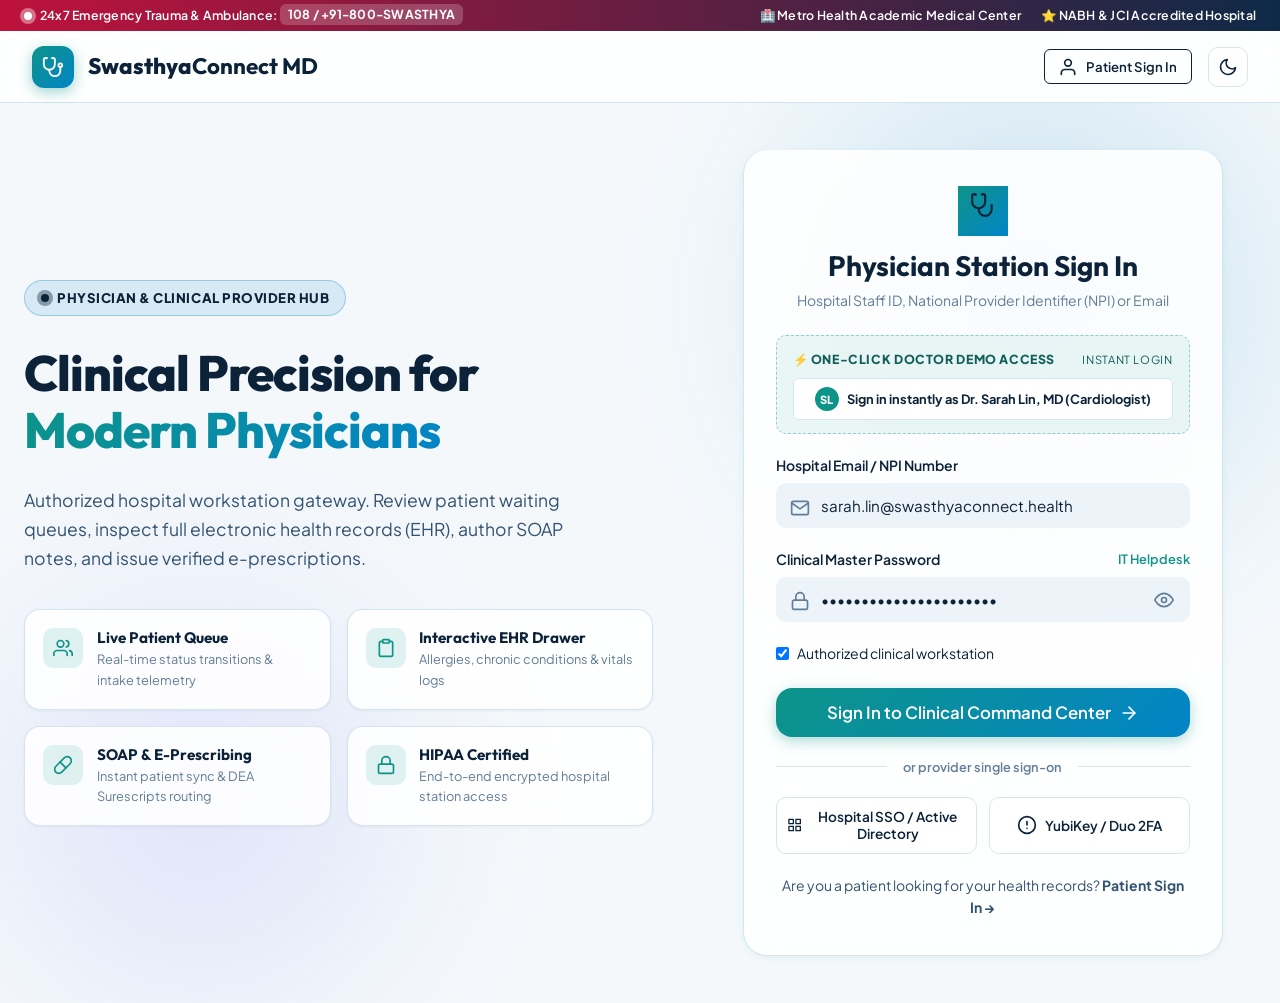
==== doctor-login.html @ 5ee299b0 "feat(theme): apply authentic hospital surgical teal, emergency hotline tickers, and clinical design " ====
<!DOCTYPE html>
<html lang="en">
<head>
  <meta charset="UTF-8">
  <meta name="viewport" content="width=device-width, initial-scale=1.0">
  <title>Physician & Doctor Clinical Sign In | SwasthyaConnect</title>
  <meta name="description" content="Physician Clinical Gateway: Access electronic health records (EHR), daily patient queues, e-prescribing tools, and telehealth consultations.">
  <link rel="stylesheet" href="css/style.css">
  <link rel="stylesheet" href="css/auth.css">
</head>
<body>

  <!-- Hospital Emergency & Accreditation Top Ticker -->
  <div class="emergency-top-ticker">
    <div class="emergency-ticker-left">
      <span class="pulse-dot" style="color: #ffffff;"></span>
      <span>24x7 Emergency Trauma & Ambulance: <strong class="emergency-ticker-phone">108 / +91-800-SWASTHYA</strong></span>
    </div>
    <div class="emergency-ticker-right">
      <span>🏥 Metro Health Academic Medical Center</span>
      <span>⭐ NABH & JCI Accredited Hospital</span>
    </div>
  </div>

  <!-- App Header -->
  <header class="app-header">
    <a href="index.html" class="brand-logo">
      <div class="brand-icon" style="background: var(--primary-gradient);">
        <svg class="icon" style="width:22px; height:22px;" viewBox="0 0 24 24"><path d="M4.8 2.3A.3.3 0 1 0 5 2H4a2 2 0 0 0-2 2v5a6 6 0 0 0 6 6v0a6 6 0 0 0 6-6V4a2 2 0 0 0-2-2h-1a.2.2 0 1 0 .3.3"/><path d="M8 15v1a6 6 0 0 0 6 6v0a6 6 0 0 0 6-6v-4"/><circle cx="20" cy="10" r="2"/></svg>
      </div>
      <span>Swasthya<span style="color:var(--primary-400); font-weight:700;">Connect MD</span></span>
    </a>

    <div class="nav-actions">
      <a href="patient-login.html" class="btn btn-sm btn-outline" style="border-color: var(--accent-emerald); color: var(--accent-emerald);">
        <svg class="icon" viewBox="0 0 24 24"><path d="M20 21v-2a4 4 0 0 0-4-4H8a4 4 0 0 0-4 4v2"/><circle cx="12" cy="7" r="4"/></svg>
        <span>Patient Sign In</span>
      </a>
      <button class="btn-icon theme-toggle-btn" aria-label="Toggle Theme" title="Toggle theme">
        <svg class="icon icon-moon" viewBox="0 0 24 24"><path d="M21 12.79A9 9 0 1 1 11.21 3 7 7 0 0 0 21 12.79z"/></svg>
        <svg class="icon icon-sun" style="display:none;" viewBox="0 0 24 24"><circle cx="12" cy="12" r="5"/><line x1="12" y1="1" x2="12" y2="3"/><line x1="12" y1="21" x2="12" y2="23"/><line x1="4.22" y1="4.22" x2="5.64" y2="5.64"/><line x1="18.36" y1="18.36" x2="19.78" y2="19.78"/><line x1="1" y1="12" x2="3" y2="12"/><line x1="21" y1="12" x2="23" y2="12"/><line x1="4.22" y1="19.78" x2="5.64" y2="18.36"/><line x1="18.36" y1="5.64" x2="19.78" y2="4.22"/></svg>
      </button>
    </div>
  </header>

  <!-- Auth Layout -->
  <div class="auth-wrapper">
    <div class="ambient-glow-1" style="background: radial-gradient(circle, rgba(2, 132, 199, 0.2) 0%, transparent 70%);"></div>
    <div class="ambient-glow-2" style="background: radial-gradient(circle, rgba(99, 102, 241, 0.15) 0%, transparent 70%);"></div>

    <main class="auth-container">
      
      <!-- Hero Left -->
      <section class="auth-hero">
        <div class="auth-hero-badge" style="background: rgba(2, 132, 199, 0.12); border-color: rgba(2, 132, 199, 0.3); color: var(--primary-600);">
          <span class="pulse-dot" style="color: var(--primary-600);"></span>
          <span>PHYSICIAN & CLINICAL PROVIDER HUB</span>
        </div>

        <h1 class="auth-hero-title">
          Clinical Precision for <span class="gradient-text">Modern Physicians</span>
        </h1>

        <p class="auth-hero-desc">
          Authorized hospital workstation gateway. Review patient waiting queues, inspect full electronic health records (EHR), author SOAP notes, and issue verified e-prescriptions.
        </p>

        <div class="auth-feature-list">
          <div class="auth-feature-item">
            <div class="auth-feature-icon">
              <svg class="icon" viewBox="0 0 24 24"><path d="M17 21v-2a4 4 0 0 0-4-4H5a4 4 0 0 0-4 4v2"/><circle cx="9" cy="7" r="4"/><path d="M23 21v-2a4 4 0 0 0-3-3.87"/><path d="M16 3.13a4 4 0 0 1 0 7.75"/></svg>
            </div>
            <div class="auth-feature-text">
              <h4>Live Patient Queue</h4>
              <p>Real-time status transitions & intake telemetry</p>
            </div>
          </div>

          <div class="auth-feature-item">
            <div class="auth-feature-icon">
              <svg class="icon" viewBox="0 0 24 24"><path d="M16 4h2a2 2 0 0 1 2 2v14a2 2 0 0 1-2 2H6a2 2 0 0 1-2-2V6a2 2 0 0 1 2-2h2"/><rect x="8" y="2" width="8" height="4" rx="1" ry="1"/></svg>
            </div>
            <div class="auth-feature-text">
              <h4>Interactive EHR Drawer</h4>
              <p>Allergies, chronic conditions & vitals logs</p>
            </div>
          </div>

          <div class="auth-feature-item">
            <div class="auth-feature-icon">
              <svg class="icon" viewBox="0 0 24 24"><path d="m10.5 20.5 10-10a4.95 4.95 0 1 0-7-7l-10 10a4.95 4.95 0 1 0 7 7Z"/><path d="m8.5 8.5 7 7"/></svg>
            </div>
            <div class="auth-feature-text">
              <h4>SOAP & E-Prescribing</h4>
              <p>Instant patient sync & DEA Surescripts routing</p>
            </div>
          </div>

          <div class="auth-feature-item">
            <div class="auth-feature-icon">
              <svg class="icon" viewBox="0 0 24 24"><rect x="3" y="11" width="18" height="11" rx="2" ry="2"/><path d="M7 11V7a5 5 0 0 1 10 0v4"/></svg>
            </div>
            <div class="auth-feature-text">
              <h4>HIPAA Certified</h4>
              <p>End-to-end encrypted hospital station access</p>
            </div>
          </div>
        </div>
      </section>

      <!-- Doctor Auth Card -->
      <section class="auth-card-container">
        <div class="glass-panel auth-card" style="border-top: 4px solid var(--primary-600);">
          
          <div class="auth-card-header">
            <div class="user-avatar" style="width:50px; height:50px; margin: 0 auto 0.75rem; background: var(--primary-gradient); font-size:1.25rem;">
              <svg class="icon" style="width:26px; height:26px;" viewBox="0 0 24 24"><path d="M4.8 2.3A.3.3 0 1 0 5 2H4a2 2 0 0 0-2 2v5a6 6 0 0 0 6 6v0a6 6 0 0 0 6-6V4a2 2 0 0 0-2-2h-1a.2.2 0 1 0 .3.3"/><path d="M8 15v1a6 6 0 0 0 6 6v0a6 6 0 0 0 6-6v-4"/></svg>
            </div>
            <h2 class="auth-card-title">Physician Station Sign In</h2>
            <p class="auth-card-subtitle">Hospital Staff ID, National Provider Identifier (NPI) or Email</p>
          </div>

          <!-- Quick Demo Sign In -->
          <div class="demo-quick-access">
            <div class="demo-quick-title">
              <span>⚡ One-Click Doctor Demo Access</span>
              <span style="font-size:0.7rem; font-weight:normal;">Instant Login</span>
            </div>
            <button type="button" class="btn-demo-pill" id="demo-doctor-quick" style="width: 100%; justify-content: center;">
              <span class="demo-avatar-dot dot-doctor">SL</span>
              <span>Sign in instantly as Dr. Sarah Lin, MD (Cardiologist)</span>
            </button>
          </div>

          <!-- Form -->
          <form id="doctor-login-form">
            <div class="form-group">
              <label class="form-label" for="doc-email-input">Hospital Email / NPI Number</label>
              <div class="input-with-icon">
                <span class="input-icon-left">
                  <svg class="icon" viewBox="0 0 24 24"><path d="M4 4h16c1.1 0 2 .9 2 2v12c0 1.1-.9 2-2 2H4c-1.1 0-2-.9-2-2V6c0-1.1.9-2 2-2z"/><polyline points="22,6 12,13 2,6"/></svg>
                </span>
                <input type="email" id="doc-email-input" class="form-control" placeholder="e.g. sarah.lin@swasthyaconnect.health" value="sarah.lin@swasthyaconnect.health" required>
              </div>
            </div>

            <div class="form-group">
              <div class="form-label">
                <label for="doc-password-input">Clinical Master Password</label>
                <a href="#" style="font-size:0.8rem;" onclick="event.preventDefault(); PulseCareUI.showToast('IT Helpdesk', 'Contact Metro Health IT at ext. 4400 for credentials reset.', 'info');">IT Helpdesk</a>
              </div>
              <div class="input-with-icon">
                <span class="input-icon-left">
                  <svg class="icon" viewBox="0 0 24 24"><rect x="3" y="11" width="18" height="11" rx="2" ry="2"/><path d="M7 11V7a5 5 0 0 1 10 0v4"/></svg>
                </span>
                <input type="password" id="doc-password-input" class="form-control" placeholder="Enter clinical credentials" value="DoctorClinicalPass123!" required>
                <button type="button" class="password-toggle-btn" id="doc-toggle-pass" aria-label="Toggle password visibility">
                  <svg class="icon" viewBox="0 0 24 24"><path d="M1 12s4-8 11-8 11 8 11 8-4 8-11 8-11-8-11-8z"/><circle cx="12" cy="12" r="3"/></svg>
                </button>
              </div>
            </div>

            <div style="display:flex; align-items:center; justify-content:space-between; margin-bottom: 1.5rem; font-size: 0.875rem;">
              <label style="display:flex; align-items:center; gap: 0.5rem; cursor:pointer;">
                <input type="checkbox" checked>
                <span>Authorized clinical workstation</span>
              </label>
            </div>

            <button type="submit" class="btn btn-primary btn-lg" style="width: 100%;">
              <span>Sign In to Clinical Command Center</span>
              <svg class="icon" viewBox="0 0 24 24"><line x1="5" y1="12" x2="19" y2="12"/><polyline points="12 5 19 12 12 19"/></svg>
            </button>
          </form>

          <div class="auth-divider">or provider single sign-on</div>

          <div class="social-auth-grid">
            <button type="button" class="btn-social" onclick="loginDoctor()">
              <svg class="icon" style="color:var(--primary-600);" viewBox="0 0 24 24"><rect x="3" y="3" width="7" height="7"/><rect x="14" y="3" width="7" height="7"/><rect x="14" y="14" width="7" height="7"/><rect x="3" y="14" width="7" height="7"/></svg>
              <span>Hospital SSO / Active Directory</span>
            </button>
            <button type="button" class="btn-social" onclick="PulseCareUI.showToast('2FA Authenticated', 'Hardware security key accepted.', 'success'); loginDoctor();">
              <svg class="icon" style="color:var(--accent-emerald);" viewBox="0 0 24 24"><circle cx="12" cy="12" r="10"/><path d="M12 8v4"/><path d="M12 16h.01"/></svg>
              <span>YubiKey / Duo 2FA</span>
            </button>
          </div>

          <div class="auth-footer-text">
            Are you a patient looking for your health records? 
            <a href="patient-login.html" style="font-weight:700; color:var(--accent-emerald);">Patient Sign In &rarr;</a>
          </div>

        </div>
      </section>

    </main>
  </div>

  <div id="toast-container"></div>

  <!-- Scripts -->
  <script src="js/store.js"></script>
  <script src="js/theme.js"></script>
  <script>
    function loginDoctor() {
      const doc = PulseCareStore.getDoctorById('doc-1') || PulseCareStore.getDoctors()[0];
      PulseCareStore.setSession({
        id: doc.id,
        name: doc.name,
        email: doc.email,
        role: 'doctor',
        specialty: doc.specialty,
        department: doc.department,
        avatar: doc.avatar
      }, true);
      PulseCareUI.showToast('Physician Authenticated', `Welcome back, ${doc.name}! Launching Clinical Hub...`, 'success');
      setTimeout(() => {
        window.location.href = 'doctor.html';
      }, 500);
    }

    document.addEventListener('DOMContentLoaded', () => {
      const form = document.getElementById('doctor-login-form');
      const toggleBtn = document.getElementById('doc-toggle-pass');
      const passInput = document.getElementById('doc-password-input');
      const quickDemoBtn = document.getElementById('demo-doctor-quick');

      if (toggleBtn && passInput) {
        toggleBtn.addEventListener('click', () => {
          const type = passInput.getAttribute('type') === 'password' ? 'text' : 'password';
          passInput.setAttribute('type', type);
        });
      }

      if (quickDemoBtn) {
        quickDemoBtn.addEventListener('click', loginDoctor);
      }

      if (form) {
        form.addEventListener('submit', (e) => {
          e.preventDefault();
          loginDoctor();
        });
      }
    });
  </script>
</body>
</html>
---- css/style.css ----
/* ==========================================================================
   SwasthyaConnect - Premium Hospital & Clinical Health System Design System
   ========================================================================== */

@import url('https://fonts.googleapis.com/css2?family=Outfit:wght@400;500;600;700;800&family=Plus+Jakarta+Sans:wght@300;400;500;600;700;800&display=swap');

:root {
  /* Hospital Color Palette - Clinical Surgical Teal, Healing Emerald, Medical Sapphire & Emergency Red */
  --hospital-teal-50: #f0fdfa;
  --hospital-teal-100: #ccfbf1;
  --hospital-teal-200: #99f6e4;
  --hospital-teal-300: #5eead4;
  --hospital-teal-400: #2dd4bf;
  --hospital-teal-500: #14b8a6;
  --hospital-teal-600: #0d9488;
  --hospital-teal-700: #0f766e;
  --hospital-teal-800: #115e59;
  --hospital-teal-900: #134e4a;

  --hospital-blue: #0284c7;
  --hospital-navy: #0e2a47;
  --hospital-cross-red: #e11d48;
  --hospital-healing-green: #059669;

  /* Primary Gradients */
  --primary-gradient: linear-gradient(135deg, #0d9488 0%, #0284c7 100%);
  --primary-gradient-hover: linear-gradient(135deg, #0f766e 0%, #0369a1 100%);
  --accent-emerald-gradient: linear-gradient(135deg, #059669 0%, #10b981 100%);
  --hospital-red-gradient: linear-gradient(135deg, #e11d48 0%, #be123c 100%);
  --emergency-gradient: linear-gradient(135deg, #be123c 0%, #dc2626 100%);

  /* Neutrals - Hospital Clean Light Mode */
  --bg-body: #f4f8fb;
  --bg-surface: #ffffff;
  --bg-surface-elevated: #ffffff;
  --bg-surface-glass: rgba(255, 255, 255, 0.88);
  --bg-surface-glass-border: rgba(204, 225, 237, 0.85);
  --bg-input: #edf4f9;
  --bg-hover: #e6f2f9;

  --text-primary: #0b2238;
  --text-secondary: #335372;
  --text-muted: #627d98;
  --text-inverse: #ffffff;

  --border-light: #d8e5ee;
  --border-subtle: #b6cddc;

  /* Hospital Shadows */
  --shadow-xs: 0 1px 3px rgba(11, 34, 56, 0.05);
  --shadow-sm: 0 2px 8px -2px rgba(13, 148, 136, 0.12);
  --shadow-md: 0 8px 24px -4px rgba(11, 34, 56, 0.08);
  --shadow-lg: 0 16px 36px -6px rgba(11, 34, 56, 0.14);
  --shadow-glow: 0 0 24px rgba(13, 148, 136, 0.25);
  --shadow-cross: 0 0 16px rgba(225, 29, 72, 0.35);

  /* Radii */
  --radius-xs: 6px;
  --radius-sm: 10px;
  --radius-md: 16px;
  --radius-lg: 24px;
  --radius-full: 9999px;

  /* Transitions */
  --transition-fast: 150ms cubic-bezier(0.4, 0, 0.2, 1);
  --transition-normal: 250ms cubic-bezier(0.4, 0, 0.2, 1);
  --transition-slow: 400ms cubic-bezier(0.4, 0, 0.2, 1);

  /* Typography */
  --font-sans: 'Plus Jakarta Sans', -apple-system, BlinkMacSystemFont, 'Segoe UI', Roboto, sans-serif;
  --font-heading: 'Outfit', 'Plus Jakarta Sans', sans-serif;
}

[data-theme="dark"] {
  --bg-body: #06111c;
  --bg-surface: #0c1e30;
  --bg-surface-elevated: #132a42;
  --bg-surface-glass: rgba(12, 30, 48, 0.88);
  --bg-surface-glass-border: rgba(30, 58, 86, 0.7);
  --bg-input: #132a42;
  --bg-hover: #1b3856;

  --text-primary: #f0f7ff;
  --text-secondary: #bcd4ea;
  --text-muted: #7395b4;
  --text-inverse: #06111c;

  --border-light: #1b3856;
  --border-subtle: #294d71;

  --shadow-xs: 0 1px 2px 0 rgba(0, 0, 0, 0.4);
  --shadow-sm: 0 4px 12px -2px rgba(0, 0, 0, 0.5);
  --shadow-md: 0 10px 30px -4px rgba(0, 0, 0, 0.6);
  --shadow-lg: 0 20px 40px -8px rgba(0, 0, 0, 0.7);
  --shadow-glow: 0 0 30px rgba(13, 148, 136, 0.35);
}

/* Base Reset */
*, *::before, *::after {
  box-sizing: border-box;
  margin: 0;
  padding: 0;
}

html {
  font-size: 16px;
  scroll-behavior: smooth;
  -webkit-font-smoothing: antialiased;
}

body {
  font-family: var(--font-sans);
  background-color: var(--bg-body);
  color: var(--text-primary);
  line-height: 1.6;
  min-height: 100vh;
  transition: background-color var(--transition-normal), color var(--transition-normal);
  overflow-x: hidden;
}

/* Hospital Cross Icon Badge */
.medical-cross-icon {
  position: relative;
  display: inline-block;
  width: 20px;
  height: 20px;
}
.medical-cross-icon::before,
.medical-cross-icon::after {
  content: '';
  position: absolute;
  background: currentColor;
  border-radius: 2px;
}
.medical-cross-icon::before {
  top: 3px;
  bottom: 3px;
  left: 7px;
  right: 7px;
}
.medical-cross-icon::after {
  top: 7px;
  bottom: 7px;
  left: 3px;
  right: 3px;
}

h1, h2, h3, h4, h5, h6 {
  font-family: var(--font-heading);
  color: var(--text-primary);
  font-weight: 700;
  line-height: 1.25;
}

p {
  color: var(--text-secondary);
}

a {
  color: var(--hospital-teal-600);
  text-decoration: none;
  transition: color var(--transition-fast);
}
a:hover {
  color: var(--hospital-teal-700);
}

button, input, select, textarea {
  font-family: inherit;
  font-size: 0.95rem;
  outline: none;
  border: none;
}

button {
  cursor: pointer;
  user-select: none;
}

/* Emergency Banner Top bar */
.emergency-top-ticker {
  background: linear-gradient(90deg, #be123c 0%, #0e2a47 100%);
  color: #ffffff;
  padding: 0.35rem 1.5rem;
  font-size: 0.775rem;
  display: flex;
  align-items: center;
  justify-content: space-between;
  font-weight: 600;
  letter-spacing: 0.02em;
}

.emergency-ticker-left {
  display: flex;
  align-items: center;
  gap: 0.5rem;
}

.emergency-ticker-right {
  display: flex;
  align-items: center;
  gap: 1.25rem;
}

.emergency-ticker-phone {
  background: rgba(255, 255, 255, 0.2);
  padding: 0.15rem 0.5rem;
  border-radius: var(--radius-xs);
  font-weight: 700;
}

/* Glass Panel with Hospital Border */
.glass-panel {
  background: var(--bg-surface-glass);
  backdrop-filter: blur(18px);
  -webkit-backdrop-filter: blur(18px);
  border: 1px solid var(--bg-surface-glass-border);
  border-radius: var(--radius-md);
  box-shadow: var(--shadow-sm);
  transition: transform var(--transition-fast), box-shadow var(--transition-fast);
}

.glass-panel:hover {
  box-shadow: var(--shadow-md);
}

/* Hospital Buttons */
.btn {
  display: inline-flex;
  align-items: center;
  justify-content: center;
  gap: 0.5rem;
  padding: 0.65rem 1.25rem;
  border-radius: var(--radius-sm);
  font-weight: 600;
  font-size: 0.925rem;
  transition: all var(--transition-fast);
  text-align: center;
  white-space: nowrap;
}

.btn-primary {
  background: var(--primary-gradient);
  color: #ffffff;
  box-shadow: 0 4px 14px rgba(13, 148, 136, 0.35);
}
.btn-primary:hover {
  background: var(--primary-gradient-hover);
  transform: translateY(-2px);
  box-shadow: 0 6px 20px rgba(13, 148, 136, 0.45);
}
.btn-primary:active {
  transform: translateY(0);
}

.btn-secondary {
  background: var(--bg-surface-elevated);
  color: var(--text-primary);
  border: 1px solid var(--border-light);
}
.btn-secondary:hover {
  background: var(--bg-hover);
  border-color: var(--border-subtle);
  transform: translateY(-1px);
}

.btn-emerald {
  background: var(--accent-emerald-gradient);
  color: #ffffff;
  box-shadow: 0 4px 14px rgba(5, 150, 105, 0.35);
}
.btn-emerald:hover {
  transform: translateY(-2px);
  box-shadow: 0 6px 20px rgba(5, 150, 105, 0.45);
}

.btn-danger {
  background: var(--emergency-gradient);
  color: #ffffff;
  box-shadow: 0 4px 14px rgba(225, 29, 72, 0.35);
}
.btn-danger:hover {
  filter: brightness(1.1);
  transform: translateY(-1px);
}

.btn-outline {
  background: transparent;
  color: var(--hospital-teal-700);
  border: 1.5px solid var(--hospital-teal-600);
}
.btn-outline:hover {
  background: var(--hospital-teal-50);
  color: var(--hospital-teal-900);
}
[data-theme="dark"] .btn-outline {
  color: var(--hospital-teal-300);
  border-color: var(--hospital-teal-400);
}
[data-theme="dark"] .btn-outline:hover {
  background: rgba(13, 148, 136, 0.15);
}

.btn-sm {
  padding: 0.4rem 0.85rem;
  font-size: 0.825rem;
  border-radius: var(--radius-xs);
}

.btn-lg {
  padding: 0.85rem 1.75rem;
  font-size: 1.05rem;
  border-radius: var(--radius-md);
}

.btn-icon {
  width: 40px;
  height: 40px;
  padding: 0;
  border-radius: var(--radius-sm);
  display: flex;
  align-items: center;
  justify-content: center;
  background: var(--bg-surface-elevated);
  color: var(--text-primary);
  border: 1px solid var(--border-light);
}
.btn-icon:hover {
  background: var(--bg-hover);
  color: var(--hospital-teal-600);
}

/* Badges & Tags */
.badge {
  display: inline-flex;
  align-items: center;
  gap: 0.35rem;
  padding: 0.25rem 0.75rem;
  font-size: 0.75rem;
  font-weight: 700;
  border-radius: var(--radius-full);
  text-transform: uppercase;
  letter-spacing: 0.04em;
}

.badge-primary {
  background: rgba(13, 148, 136, 0.14);
  color: #0d9488;
}
.badge-emerald, .badge-success {
  background: rgba(5, 150, 105, 0.14);
  color: #059669;
}
.badge-amber, .badge-warning {
  background: rgba(245, 158, 11, 0.14);
  color: #d97706;
}
.badge-rose, .badge-danger {
  background: rgba(225, 29, 72, 0.14);
  color: #e11d48;
}
.badge-purple {
  background: rgba(2, 132, 199, 0.14);
  color: #0284c7;
}

.pulse-dot {
  width: 8px;
  height: 8px;
  border-radius: 50%;
  background: currentColor;
  position: relative;
}
.pulse-dot::after {
  content: '';
  position: absolute;
  top: -4px;
  left: -4px;
  width: 16px;
  height: 16px;
  border-radius: 50%;
  background: currentColor;
  opacity: 0.4;
  animation: ping 1.5s cubic-bezier(0, 0, 0.2, 1) infinite;
}

@keyframes ping {
  75%, 100% {
    transform: scale(2);
    opacity: 0;
  }
}

/* Form Controls */
.form-group {
  display: flex;
  flex-direction: column;
  gap: 0.4rem;
  margin-bottom: 1.25rem;
  text-align: left;
}

.form-label {
  font-size: 0.875rem;
  font-weight: 600;
  color: var(--text-primary);
  display: flex;
  align-items: center;
  justify-content: space-between;
}

.form-control {
  width: 100%;
  padding: 0.75rem 1rem;
  border-radius: var(--radius-sm);
  background: var(--bg-input);
  border: 1.5px solid transparent;
  color: var(--text-primary);
  font-size: 0.95rem;
  transition: all var(--transition-fast);
}

.form-control:focus {
  background: var(--bg-surface);
  border-color: var(--hospital-teal-600);
  box-shadow: 0 0 0 3px rgba(13, 148, 136, 0.2);
}

.form-control::placeholder {
  color: var(--text-muted);
}

/* Modals */
.modal-overlay {
  position: fixed;
  inset: 0;
  background: rgba(6, 17, 28, 0.7);
  backdrop-filter: blur(8px);
  -webkit-backdrop-filter: blur(8px);
  display: flex;
  align-items: center;
  justify-content: center;
  z-index: 1000;
  opacity: 0;
  pointer-events: none;
  transition: opacity var(--transition-normal);
  padding: 1rem;
}

.modal-overlay.active {
  opacity: 1;
  pointer-events: auto;
}

.modal-content {
  background: var(--bg-surface);
  border: 1px solid var(--border-light);
  border-radius: var(--radius-lg);
  max-width: 580px;
  width: 100%;
  max-height: 90vh;
  overflow-y: auto;
  box-shadow: var(--shadow-lg);
  transform: translateY(20px) scale(0.97);
  transition: transform var(--transition-normal);
}

.modal-overlay.active .modal-content {
  transform: translateY(0) scale(1);
}

.modal-header {
  padding: 1.25rem 1.5rem;
  border-bottom: 1px solid var(--border-light);
  display: flex;
  align-items: center;
  justify-content: space-between;
}

.modal-title {
  font-size: 1.25rem;
  font-weight: 700;
}

.modal-body {
  padding: 1.5rem;
}

.modal-footer {
  padding: 1rem 1.5rem;
  border-top: 1px solid var(--border-light);
  display: flex;
  justify-content: flex-end;
  gap: 0.75rem;
}

/* Toast Notification */
#toast-container {
  position: fixed;
  bottom: 24px;
  right: 24px;
  display: flex;
  flex-direction: column;
  gap: 12px;
  z-index: 2000;
  pointer-events: none;
}

.toast {
  pointer-events: auto;
  min-width: 300px;
  max-width: 420px;
  padding: 1rem 1.25rem;
  background: var(--bg-surface-elevated);
  border: 1px solid var(--border-light);
  border-radius: var(--radius-md);
  box-shadow: var(--shadow-md);
  display: flex;
  align-items: flex-start;
  gap: 0.75rem;
  transform: translateX(120%);
  transition: transform var(--transition-normal), opacity var(--transition-normal);
  opacity: 0;
}

.toast.show {
  transform: translateX(0);
  opacity: 1;
}

.toast-icon {
  width: 24px;
  height: 24px;
  flex-shrink: 0;
}
.toast.toast-success .toast-icon { color: var(--hospital-healing-green); }
.toast.toast-error .toast-icon { color: var(--hospital-cross-red); }
.toast.toast-info .toast-icon { color: var(--hospital-teal-600); }

.toast-content {
  flex: 1;
}

.toast-title {
  font-weight: 700;
  font-size: 0.9rem;
  margin-bottom: 2px;
  color: var(--text-primary);
}

.toast-message {
  font-size: 0.825rem;
  color: var(--text-secondary);
}

/* Hospital Navigation Header */
.app-header {
  position: sticky;
  top: 0;
  z-index: 100;
  background: var(--bg-surface-glass);
  backdrop-filter: blur(16px);
  -webkit-backdrop-filter: blur(16px);
  border-bottom: 1px solid var(--bg-surface-glass-border);
  height: 72px;
  display: flex;
  align-items: center;
  justify-content: space-between;
  padding: 0 2rem;
  transition: background-color var(--transition-normal);
}

.brand-logo {
  display: flex;
  align-items: center;
  gap: 0.85rem;
  font-family: var(--font-heading);
  font-size: 1.4rem;
  font-weight: 800;
  color: var(--text-primary);
  text-decoration: none;
}

.brand-icon {
  width: 42px;
  height: 42px;
  border-radius: 12px;
  background: var(--primary-gradient);
  display: flex;
  align-items: center;
  justify-content: center;
  color: #ffffff;
  box-shadow: 0 4px 14px rgba(13, 148, 136, 0.4);
}

.nav-actions {
  display: flex;
  align-items: center;
  gap: 1rem;
}

/* SVG Utilities */
.icon {
  display: inline-block;
  width: 1.25rem;
  height: 1.25rem;
  stroke-width: 2;
  stroke: currentColor;
  fill: none;
  stroke-linecap: round;
  stroke-linejoin: round;
  vertical-align: middle;
}

/* Animations */
@keyframes fadeIn {
  from { opacity: 0; transform: translateY(8px); }
  to { opacity: 1; transform: translateY(0); }
}

.animate-fade-in {
  animation: fadeIn 0.4s ease-out forwards;
}

/* Responsive adjustments */
@media (max-width: 768px) {
  .app-header {
    padding: 0 1rem;
    height: 64px;
  }
  .emergency-top-ticker {
    display: none;
  }
  #toast-container {
    left: 16px;
    right: 16px;
    bottom: 16px;
  }
  .toast {
    min-width: unset;
    width: 100%;
  }
}
---- css/auth.css ----
/* ==========================================================================
   SwasthyaConnect - Hospital Authentication Gateway Styles (css/auth.css)
   ========================================================================== */

.auth-wrapper {
  min-height: 100vh;
  display: flex;
  position: relative;
  overflow: hidden;
  background: var(--bg-body);
}

/* Ambient Hospital Cyan & Surgical Teal Glows */
.ambient-glow-1 {
  position: absolute;
  width: 700px;
  height: 700px;
  top: -150px;
  right: -100px;
  background: radial-gradient(circle, rgba(13, 148, 136, 0.18) 0%, rgba(2, 132, 199, 0.08) 50%, transparent 70%);
  border-radius: 50%;
  filter: blur(60px);
  pointer-events: none;
  z-index: 0;
  animation: floatOrb 12s ease-in-out infinite alternate;
}

.ambient-glow-2 {
  position: absolute;
  width: 600px;
  height: 600px;
  bottom: -100px;
  left: -100px;
  background: radial-gradient(circle, rgba(5, 150, 105, 0.15) 0%, rgba(14, 42, 71, 0.08) 50%, transparent 70%);
  border-radius: 50%;
  filter: blur(60px);
  pointer-events: none;
  z-index: 0;
  animation: floatOrb 10s ease-in-out infinite alternate-reverse;
}

@keyframes floatOrb {
  0% { transform: translateY(0) scale(1); }
  100% { transform: translateY(40px) scale(1.08); }
}

/* Grid Layout */
.auth-container {
  position: relative;
  z-index: 1;
  width: 100%;
  max-width: 1280px;
  margin: 0 auto;
  padding: 2.5rem 1.5rem;
  display: grid;
  grid-template-columns: 1.15fr 1fr;
  gap: 3.5rem;
  align-items: center;
  min-height: 100vh;
}

/* Left Hero Showcase */
.auth-hero {
  display: flex;
  flex-direction: column;
  gap: 1.75rem;
  padding: 1rem 0;
}

.auth-hero-badge {
  display: inline-flex;
  align-items: center;
  gap: 0.5rem;
  padding: 0.4rem 1rem;
  background: rgba(13, 148, 136, 0.12);
  border: 1.5px solid rgba(13, 148, 136, 0.35);
  border-radius: var(--radius-full);
  color: var(--hospital-teal-700);
  font-size: 0.825rem;
  font-weight: 800;
  letter-spacing: 0.04em;
  width: fit-content;
}
[data-theme="dark"] .auth-hero-badge {
  color: var(--hospital-teal-300);
  background: rgba(13, 148, 136, 0.2);
}

.auth-hero-title {
  font-size: 3.1rem;
  font-weight: 800;
  letter-spacing: -0.02em;
  line-height: 1.15;
}

.auth-hero-title .gradient-text {
  background: var(--primary-gradient);
  -webkit-background-clip: text;
  -webkit-text-fill-color: transparent;
}

.auth-hero-desc {
  font-size: 1.1rem;
  line-height: 1.65;
  color: var(--text-secondary);
  max-width: 540px;
}

.auth-feature-list {
  display: grid;
  grid-template-columns: repeat(2, 1fr);
  gap: 1rem;
  margin-top: 0.5rem;
}

.auth-feature-item {
  display: flex;
  align-items: flex-start;
  gap: 0.85rem;
  padding: 1.15rem;
  background: var(--bg-surface-glass);
  border: 1px solid var(--bg-surface-glass-border);
  border-radius: var(--radius-md);
  backdrop-filter: blur(12px);
  box-shadow: var(--shadow-xs);
  transition: transform var(--transition-fast), border-color var(--transition-fast);
}

.auth-feature-item:hover {
  transform: translateY(-2px);
  border-color: var(--hospital-teal-400);
}

.auth-feature-icon {
  width: 40px;
  height: 40px;
  border-radius: 10px;
  background: rgba(13, 148, 136, 0.12);
  color: var(--hospital-teal-600);
  display: flex;
  align-items: center;
  justify-content: center;
  flex-shrink: 0;
}

.auth-feature-text h4 {
  font-size: 0.95rem;
  margin-bottom: 2px;
}
.auth-feature-text p {
  font-size: 0.8rem;
  color: var(--text-muted);
}

/* Right Auth Card */
.auth-card-container {
  display: flex;
  flex-direction: column;
  gap: 1.5rem;
  max-width: 480px;
  margin: 0 auto;
  width: 100%;
}

.auth-card {
  padding: 2.25rem 2rem;
  position: relative;
  overflow: hidden;
  border-radius: var(--radius-lg);
  border-top: 4px solid var(--hospital-teal-600);
}

.auth-card-header {
  margin-bottom: 1.5rem;
  text-align: center;
}

.auth-card-title {
  font-size: 1.75rem;
  margin-bottom: 0.35rem;
}

.auth-card-subtitle {
  font-size: 0.875rem;
  color: var(--text-muted);
}

/* Role Selector Segmented Tabs */
.role-tabs {
  display: grid;
  grid-template-columns: repeat(2, 1fr);
  background: var(--bg-input);
  padding: 4px;
  border-radius: var(--radius-sm);
  margin-bottom: 1.25rem;
  gap: 4px;
}

.role-tab-btn {
  display: flex;
  align-items: center;
  justify-content: center;
  gap: 0.5rem;
  padding: 0.65rem 1rem;
  border-radius: var(--radius-xs);
  background: transparent;
  color: var(--text-secondary);
  font-weight: 700;
  font-size: 0.875rem;
  transition: all var(--transition-fast);
}

.role-tab-btn.active {
  background: var(--bg-surface);
  color: var(--hospital-teal-700);
  box-shadow: var(--shadow-sm);
}

[data-theme="dark"] .role-tab-btn.active {
  color: var(--hospital-teal-300);
}

/* Quick Demo Switcher Banner */
.demo-quick-access {
  background: rgba(13, 148, 136, 0.08);
  border: 1.5px dashed rgba(13, 148, 136, 0.4);
  border-radius: var(--radius-sm);
  padding: 0.85rem 1rem;
  margin-bottom: 1.25rem;
}

.demo-quick-title {
  font-size: 0.775rem;
  text-transform: uppercase;
  letter-spacing: 0.05em;
  font-weight: 800;
  color: var(--hospital-teal-800);
  margin-bottom: 0.5rem;
  display: flex;
  align-items: center;
  justify-content: space-between;
}
[data-theme="dark"] .demo-quick-title {
  color: var(--hospital-teal-300);
}

.demo-buttons-grid {
  display: grid;
  grid-template-columns: 1fr 1fr;
  gap: 0.5rem;
}

.btn-demo-pill {
  display: flex;
  align-items: center;
  gap: 0.5rem;
  padding: 0.5rem 0.75rem;
  background: var(--bg-surface);
  border: 1px solid var(--border-light);
  border-radius: var(--radius-xs);
  font-size: 0.8rem;
  font-weight: 700;
  color: var(--text-primary);
  transition: all var(--transition-fast);
  text-align: left;
}

.btn-demo-pill:hover {
  border-color: var(--hospital-teal-600);
  background: var(--hospital-teal-50);
  color: var(--hospital-teal-900);
}

[data-theme="dark"] .btn-demo-pill:hover {
  background: rgba(13, 148, 136, 0.2);
  color: var(--hospital-teal-200);
}

.demo-avatar-dot {
  width: 24px;
  height: 24px;
  border-radius: 50%;
  display: flex;
  align-items: center;
  justify-content: center;
  font-size: 0.7rem;
  font-weight: 800;
  color: #fff;
  flex-shrink: 0;
}
.dot-doctor { background: var(--hospital-teal-600); }
.dot-patient { background: var(--hospital-healing-green); }

/* Input with icon wrapper */
.input-with-icon {
  position: relative;
  display: flex;
  align-items: center;
}

.input-with-icon .input-icon-left {
  position: absolute;
  left: 14px;
  color: var(--text-muted);
  pointer-events: none;
}

.input-with-icon .form-control {
  padding-left: 2.75rem;
  padding-right: 2.75rem;
}

.password-toggle-btn {
  position: absolute;
  right: 12px;
  background: none;
  border: none;
  color: var(--text-muted);
  cursor: pointer;
  padding: 4px;
  display: flex;
  align-items: center;
  justify-content: center;
}
.password-toggle-btn:hover {
  color: var(--text-primary);
}

/* Social Login Divider */
.auth-divider {
  display: flex;
  align-items: center;
  gap: 1rem;
  margin: 1.25rem 0;
  color: var(--text-muted);
  font-size: 0.8rem;
  font-weight: 600;
}

.auth-divider::before, .auth-divider::after {
  content: '';
  flex: 1;
  height: 1px;
  background: var(--border-light);
}

.social-auth-grid {
  display: grid;
  grid-template-columns: 1fr 1fr;
  gap: 0.75rem;
}

.btn-social {
  display: flex;
  align-items: center;
  justify-content: center;
  gap: 0.5rem;
  padding: 0.65rem;
  background: var(--bg-surface-elevated);
  border: 1px solid var(--border-light);
  border-radius: var(--radius-sm);
  font-weight: 600;
  font-size: 0.85rem;
  color: var(--text-primary);
  transition: all var(--transition-fast);
}

.btn-social:hover {
  background: var(--bg-hover);
  border-color: var(--border-subtle);
}

.auth-footer-text {
  text-align: center;
  font-size: 0.875rem;
  margin-top: 1.25rem;
  color: var(--text-secondary);
}

/* Responsive */
@media (max-width: 960px) {
  .auth-container {
    grid-template-columns: 1fr;
    gap: 2rem;
    padding-top: 1rem;
  }
  .auth-hero {
    text-align: center;
    align-items: center;
  }
  .auth-hero-desc {
    margin: 0 auto;
  }
  .auth-feature-list {
    width: 100%;
    max-width: 520px;
  }
  .auth-hero-title {
    font-size: 2.35rem;
  }
}

@media (max-width: 480px) {
  .auth-feature-list {
    grid-template-columns: 1fr;
  }
  .demo-buttons-grid {
    grid-template-columns: 1fr;
  }
  .social-auth-grid {
    grid-template-columns: 1fr;
  }
}
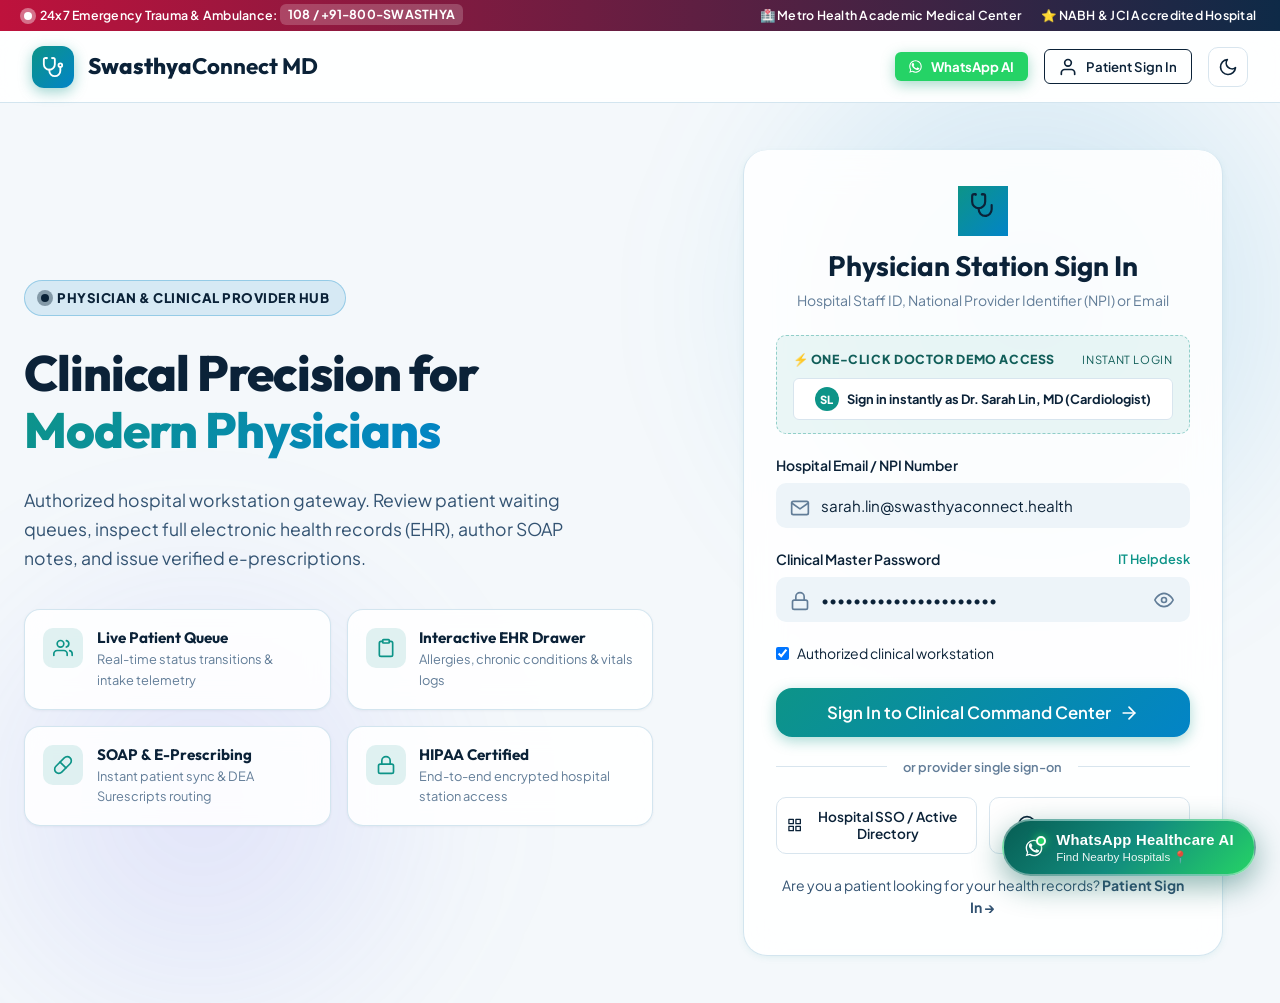
==== commit af95d1e8: "Integrate WhatsApp AI Healthcare Assistant with real GPS geolocation, OSM Overpass POI search, and W" ====
--- a/doctor-login.html
+++ b/doctor-login.html
@@ -1,10 +1,13 @@
 <!DOCTYPE html>
-<html lang="en">
+<html lang="en" data-theme="light">
 <head>
   <meta charset="UTF-8">
   <meta name="viewport" content="width=device-width, initial-scale=1.0">
   <title>Physician & Doctor Clinical Sign In | SwasthyaConnect</title>
-  <meta name="description" content="Physician Clinical Gateway: Access electronic health records (EHR), daily patient queues, e-prescribing tools, and telehealth consultations.">
+  <meta name="theme-color" content="#0d9488">
+  <meta name="apple-mobile-web-app-capable" content="yes">
+  <meta name="apple-mobile-web-app-status-bar-style" content="default">
+  <link rel="manifest" href="manifest.json">
   <link rel="stylesheet" href="css/style.css">
   <link rel="stylesheet" href="css/auth.css">
 </head>
@@ -32,6 +35,10 @@
     </a>
 
     <div class="nav-actions">
+      <button class="btn btn-sm btn-emerald" onclick="if(window.SwasthyaWhatsAppAI) window.SwasthyaWhatsAppAI.openAssistant();" style="background:#25d366; border-color:#25d366; color:#ffffff; font-weight:700;" title="Open WhatsApp AI Healthcare Assistant">
+        <svg class="wa-icon" viewBox="0 0 24 24" style="fill:#ffffff; width:15px; height:15px;"><path d="M17.472 14.382c-.301-.15-1.78-.878-2.056-.979-.275-.1-.475-.15-.675.15-.2.3-.776.979-.951 1.18-.175.2-.35.225-.651.075-.3-.15-1.267-.467-2.414-1.489-.893-.796-1.496-1.78-1.671-2.08-.175-.3-.019-.462.131-.611.136-.134.301-.35.451-.525.15-.175.2-.3.3-.5.1-.2.05-.375-.025-.525-.075-.15-.675-1.625-.925-2.225-.244-.585-.492-.505-.675-.514-.175-.009-.375-.009-.575-.009s-.525.075-.8.375c-.275.3-1.05 1.025-1.05 2.5s1.075 2.9 1.225 3.1c.15.2 2.115 3.23 5.124 4.53.716.31 1.275.495 1.71.634.72.229 1.375.197 1.892.12.576-.086 1.78-.727 2.03-1.429.25-.702.25-1.303.175-1.429-.075-.126-.275-.201-.576-.351zM12.004 2C6.48 2 2 6.48 2 12.004c0 1.947.558 3.766 1.523 5.309L2.1 21.9l4.747-1.397A9.954 9.954 0 0 0 12.004 22c5.524 0 10.004-4.48 10.004-10.004C22.008 6.48 17.528 2 12.004 2zm0 18.292c-1.644 0-3.173-.487-4.464-1.326l-.32-.208-2.82.83.844-2.738-.228-.337A8.257 8.257 0 0 1 3.712 12c0-4.572 3.72-8.292 8.292-8.292s8.292 3.72 8.292 8.292-3.72 8.292-8.292 8.292z"/></svg>
+        <span>WhatsApp AI</span>
+      </button>
       <a href="patient-login.html" class="btn btn-sm btn-outline" style="border-color: var(--accent-emerald); color: var(--accent-emerald);">
         <svg class="icon" viewBox="0 0 24 24"><path d="M20 21v-2a4 4 0 0 0-4-4H8a4 4 0 0 0-4 4v2"/><circle cx="12" cy="7" r="4"/></svg>
         <span>Patient Sign In</span>
@@ -201,6 +208,7 @@
 
   <!-- Scripts -->
   <script src="js/store.js"></script>
+  <script src="js/offline-manager.js"></script>
   <script src="js/theme.js"></script>
   <script>
     function loginDoctor() {
@@ -245,5 +253,6 @@
       }
     });
   </script>
+  <script src="js/chat-assistant.js"></script>
 </body>
 </html>
--- a/css/style.css
+++ b/css/style.css
@@ -599,7 +599,6 @@
   gap: 1rem;
 }
 
-/* SVG Utilities */
 .icon {
   display: inline-block;
   width: 1.25rem;
@@ -609,6 +608,15 @@
   fill: none;
   stroke-linecap: round;
   stroke-linejoin: round;
+  vertical-align: middle;
+}
+
+.wa-icon, .icon-wa {
+  display: inline-block;
+  width: 1.25rem;
+  height: 1.25rem;
+  fill: currentColor !important;
+  stroke: none !important;
   vertical-align: middle;
 }
 
@@ -641,3 +649,177 @@
     width: 100%;
   }
 }
+
+/* ==========================================================================
+   OFFLINE-FIRST & LOW-INTERNET / DATA SAVER DESIGN STYLES
+   ========================================================================== */
+
+/* Connection Status Banner (Top Floating / Sticky) */
+.connection-status-banner {
+  display: flex;
+  align-items: center;
+  justify-content: space-between;
+  padding: 0.6rem 1.25rem;
+  font-size: 0.85rem;
+  font-weight: 600;
+  transition: all var(--transition-normal);
+  z-index: 999;
+  border-bottom: 1px solid rgba(0, 0, 0, 0.08);
+}
+
+.connection-status-banner.status-online {
+  background: linear-gradient(90deg, #ecfdf5 0%, #f0fdfa 100%);
+  color: #065f46;
+  border-bottom-color: #a7f3d0;
+}
+
+.connection-status-banner.status-poor {
+  background: linear-gradient(90deg, #fffbeb 0%, #fef3c7 100%);
+  color: #92400e;
+  border-bottom-color: #fde68a;
+}
+
+.connection-status-banner.status-offline {
+  background: linear-gradient(90deg, #fff1f2 0%, #ffe4e6 100%);
+  color: #9f1239;
+  border-bottom-color: #fecdd3;
+  animation: pulseOffline 2s infinite ease-in-out;
+}
+
+@keyframes pulseOffline {
+  0%, 100% { opacity: 1; }
+  50% { opacity: 0.88; }
+}
+
+.connection-banner-content {
+  display: flex;
+  align-items: center;
+  gap: 0.75rem;
+  flex-wrap: wrap;
+}
+
+.status-dot-indicator {
+  width: 10px;
+  height: 10px;
+  border-radius: 50%;
+  display: inline-block;
+}
+
+.status-online .status-dot-indicator {
+  background: #10b981;
+  box-shadow: 0 0 8px rgba(16, 185, 129, 0.8);
+}
+
+.status-poor .status-dot-indicator {
+  background: #f59e0b;
+  box-shadow: 0 0 8px rgba(245, 158, 11, 0.8);
+}
+
+.status-offline .status-dot-indicator {
+  background: #e11d48;
+  box-shadow: 0 0 8px rgba(225, 29, 72, 0.8);
+}
+
+/* Offline timestamp badge */
+.offline-timestamp-label {
+  font-size: 0.775rem;
+  color: var(--text-muted);
+  display: inline-block;
+}
+
+/* Offline Notice Tag for disabled actions */
+.offline-notice-tag {
+  display: inline-flex;
+  align-items: center;
+  gap: 0.35rem;
+  background: rgba(225, 29, 72, 0.1);
+  color: var(--hospital-cross-red);
+  padding: 0.25rem 0.5rem;
+  border-radius: var(--radius-xs);
+  font-size: 0.75rem;
+  font-weight: 700;
+}
+
+/* Data Saver Mode Styles (body[data-saver="true"]) */
+body[data-saver="true"] {
+  --shadow-lg: 0 2px 4px rgba(0, 0, 0, 0.08);
+  --shadow-md: 0 1px 3px rgba(0, 0, 0, 0.05);
+  --shadow-glow: none;
+}
+
+body[data-saver="true"] * {
+  animation-duration: 0.001ms !important;
+  animation-iteration-count: 1 !important;
+  transition-duration: 0.001ms !important;
+}
+
+body[data-saver="true"] .brand-icon,
+body[data-saver="true"] .pulse-dot {
+  animation: none !important;
+  box-shadow: none !important;
+}
+
+body[data-saver="true"] .glass-panel,
+body[data-saver="true"] .portal-card {
+  backdrop-filter: none !important;
+  -webkit-backdrop-filter: none !important;
+}
+
+/* ==========================================================================
+   Leaflet Custom Markers & Interactive Pins
+   ========================================================================== */
+
+.leaflet-div-icon {
+  background: transparent !important;
+  border: none !important;
+}
+
+.custom-user-marker,
+.custom-fac-marker {
+  background: transparent !important;
+  border: none !important;
+  display: flex !important;
+  align-items: center !important;
+  justify-content: center !important;
+}
+
+.custom-fac-pin {
+  width: 28px;
+  height: 28px;
+  border-radius: 50% 50% 50% 0;
+  transform: rotate(-45deg);
+  display: flex;
+  align-items: center;
+  justify-content: center;
+  border: 2px solid #ffffff;
+  box-shadow: 0 4px 12px rgba(0, 0, 0, 0.4);
+  cursor: pointer;
+  transition: transform 0.18s cubic-bezier(0.34, 1.56, 0.64, 1);
+}
+
+.custom-fac-pin:hover {
+  transform: rotate(-45deg) scale(1.25);
+  box-shadow: 0 6px 16px rgba(0, 0, 0, 0.5);
+  z-index: 9999;
+}
+
+.custom-fac-pin-inner {
+  width: 9px;
+  height: 9px;
+  background: #ffffff;
+  border-radius: 50%;
+  box-shadow: 0 1px 3px rgba(0, 0, 0, 0.2);
+}
+
+.leaflet-popup-content-wrapper {
+  border-radius: var(--radius-sm);
+  box-shadow: var(--shadow-lg);
+  padding: 0;
+}
+
+.leaflet-popup-content {
+  margin: 12px 14px;
+  line-height: 1.4;
+}
+
+
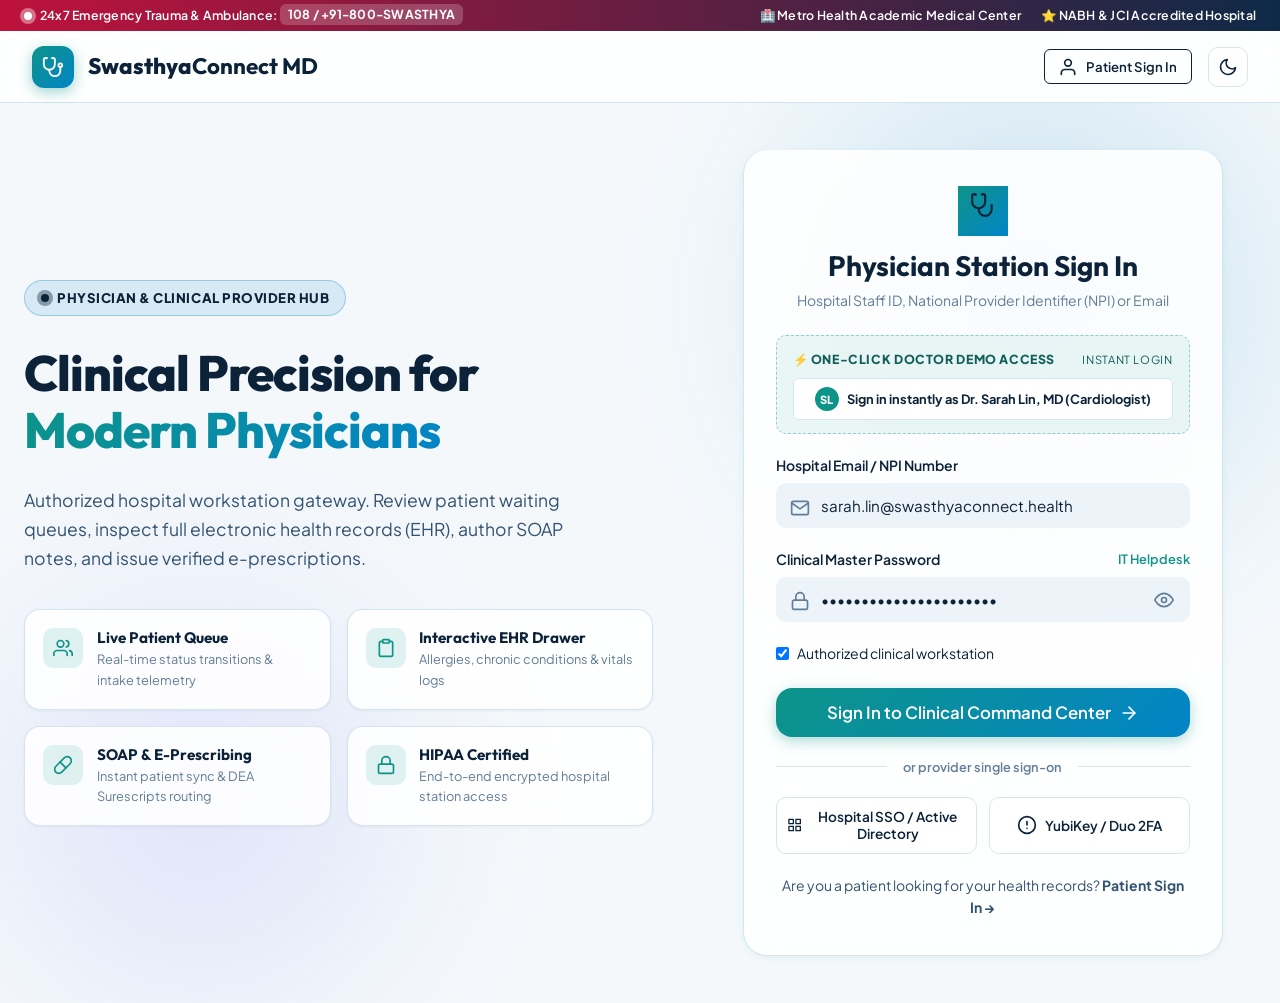
==== commit 1f709de2: "Restrict WhatsApp AI Healthcare chat assistant to show ONLY when logged into the Patient Portal" ====
--- a/doctor-login.html
+++ b/doctor-login.html
@@ -35,10 +35,6 @@
     </a>
 
     <div class="nav-actions">
-      <button class="btn btn-sm btn-emerald" onclick="if(window.SwasthyaWhatsAppAI) window.SwasthyaWhatsAppAI.openAssistant();" style="background:#25d366; border-color:#25d366; color:#ffffff; font-weight:700;" title="Open WhatsApp AI Healthcare Assistant">
-        <svg class="wa-icon" viewBox="0 0 24 24" style="fill:#ffffff; width:15px; height:15px;"><path d="M17.472 14.382c-.301-.15-1.78-.878-2.056-.979-.275-.1-.475-.15-.675.15-.2.3-.776.979-.951 1.18-.175.2-.35.225-.651.075-.3-.15-1.267-.467-2.414-1.489-.893-.796-1.496-1.78-1.671-2.08-.175-.3-.019-.462.131-.611.136-.134.301-.35.451-.525.15-.175.2-.3.3-.5.1-.2.05-.375-.025-.525-.075-.15-.675-1.625-.925-2.225-.244-.585-.492-.505-.675-.514-.175-.009-.375-.009-.575-.009s-.525.075-.8.375c-.275.3-1.05 1.025-1.05 2.5s1.075 2.9 1.225 3.1c.15.2 2.115 3.23 5.124 4.53.716.31 1.275.495 1.71.634.72.229 1.375.197 1.892.12.576-.086 1.78-.727 2.03-1.429.25-.702.25-1.303.175-1.429-.075-.126-.275-.201-.576-.351zM12.004 2C6.48 2 2 6.48 2 12.004c0 1.947.558 3.766 1.523 5.309L2.1 21.9l4.747-1.397A9.954 9.954 0 0 0 12.004 22c5.524 0 10.004-4.48 10.004-10.004C22.008 6.48 17.528 2 12.004 2zm0 18.292c-1.644 0-3.173-.487-4.464-1.326l-.32-.208-2.82.83.844-2.738-.228-.337A8.257 8.257 0 0 1 3.712 12c0-4.572 3.72-8.292 8.292-8.292s8.292 3.72 8.292 8.292-3.72 8.292-8.292 8.292z"/></svg>
-        <span>WhatsApp AI</span>
-      </button>
       <a href="patient-login.html" class="btn btn-sm btn-outline" style="border-color: var(--accent-emerald); color: var(--accent-emerald);">
         <svg class="icon" viewBox="0 0 24 24"><path d="M20 21v-2a4 4 0 0 0-4-4H8a4 4 0 0 0-4 4v2"/><circle cx="12" cy="7" r="4"/></svg>
         <span>Patient Sign In</span>
@@ -253,6 +249,5 @@
       }
     });
   </script>
-  <script src="js/chat-assistant.js"></script>
 </body>
 </html>
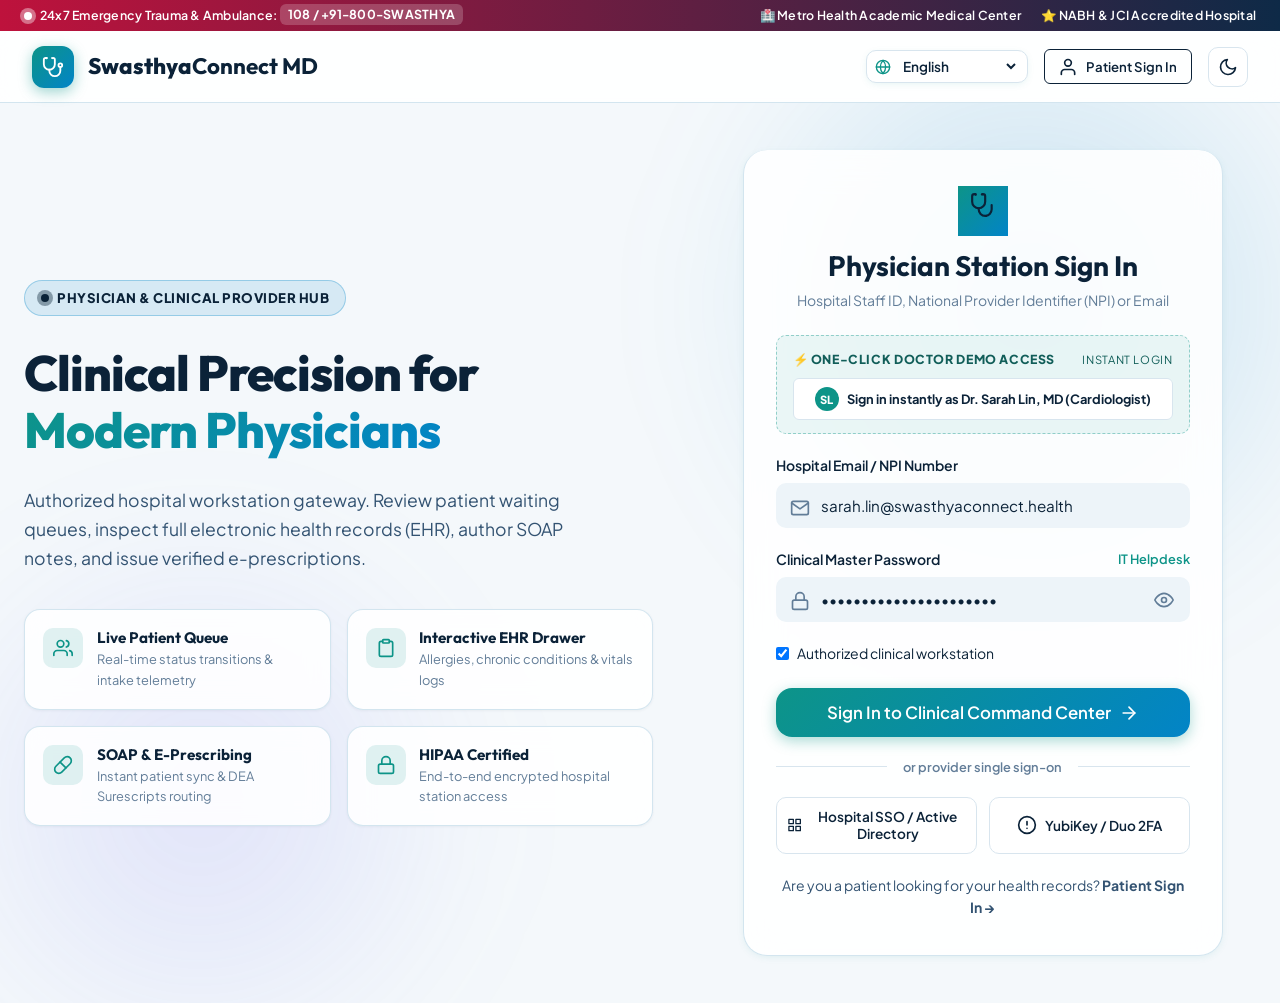
==== commit 05fb5031: "Add full Telugu (తెలుగు) and Hindi (हिंदी) language support across the website" ====
--- a/doctor-login.html
+++ b/doctor-login.html
@@ -35,9 +35,23 @@
     </a>
 
     <div class="nav-actions">
+      <!-- Language Switcher (English, Hindi, Telugu) -->
+      <div class="lang-switcher-wrap" title="Change Language / भाषा बदलें / భాషను మార్చండి">
+        <svg class="icon lang-globe-icon" viewBox="0 0 24 24" style="width:16px; height:16px; margin-right:4px;">
+          <circle cx="12" cy="12" r="10"></circle>
+          <line x1="2" y1="12" x2="22" y2="12"></line>
+          <path d="M12 2a15.3 15.3 0 0 1 4 10 15.3 15.3 0 0 1-4 10 15.3 15.3 0 0 1-4-10 15.3 15.3 0 0 1 4-10z"></path>
+        </svg>
+        <select id="nav-lang-select" class="swasthya-lang-dropdown" onchange="SwasthyaI18n.setLanguage(this.value)" aria-label="Select Language">
+          <option value="en">English</option>
+          <option value="hi">हिंदी (Hindi)</option>
+          <option value="te">తెలుగు (Telugu)</option>
+        </select>
+      </div>
+
       <a href="patient-login.html" class="btn btn-sm btn-outline" style="border-color: var(--accent-emerald); color: var(--accent-emerald);">
         <svg class="icon" viewBox="0 0 24 24"><path d="M20 21v-2a4 4 0 0 0-4-4H8a4 4 0 0 0-4 4v2"/><circle cx="12" cy="7" r="4"/></svg>
-        <span>Patient Sign In</span>
+        <span data-i18n="navPatientSignIn">Patient Sign In</span>
       </a>
       <button class="btn-icon theme-toggle-btn" aria-label="Toggle Theme" title="Toggle theme">
         <svg class="icon icon-moon" viewBox="0 0 24 24"><path d="M21 12.79A9 9 0 1 1 11.21 3 7 7 0 0 0 21 12.79z"/></svg>
@@ -204,6 +218,7 @@
 
   <!-- Scripts -->
   <script src="js/store.js"></script>
+  <script src="js/i18n.js"></script>
   <script src="js/offline-manager.js"></script>
   <script src="js/theme.js"></script>
   <script>
--- a/css/style.css
+++ b/css/style.css
@@ -822,4 +822,42 @@
   line-height: 1.4;
 }
 
-
+/* Multilingual Language Switcher */
+.lang-switcher-wrap {
+  display: inline-flex;
+  align-items: center;
+  background: var(--bg-surface);
+  border: 1px solid var(--border-light);
+  border-radius: var(--radius-sm);
+  padding: 0.25rem 0.5rem;
+  box-shadow: var(--shadow-sm);
+  transition: all 0.2s ease;
+}
+
+.lang-switcher-wrap:hover {
+  border-color: var(--hospital-teal-600);
+}
+
+.lang-globe-icon {
+  color: var(--hospital-teal-600);
+  flex-shrink: 0;
+}
+
+.swasthya-lang-dropdown {
+  background: transparent;
+  border: none;
+  color: var(--text-primary);
+  font-size: 0.85rem;
+  font-weight: 600;
+  cursor: pointer;
+  outline: none;
+  padding: 0.15rem 0.25rem;
+}
+
+.swasthya-lang-dropdown option {
+  background: var(--bg-surface);
+  color: var(--text-primary);
+}
+
+
+
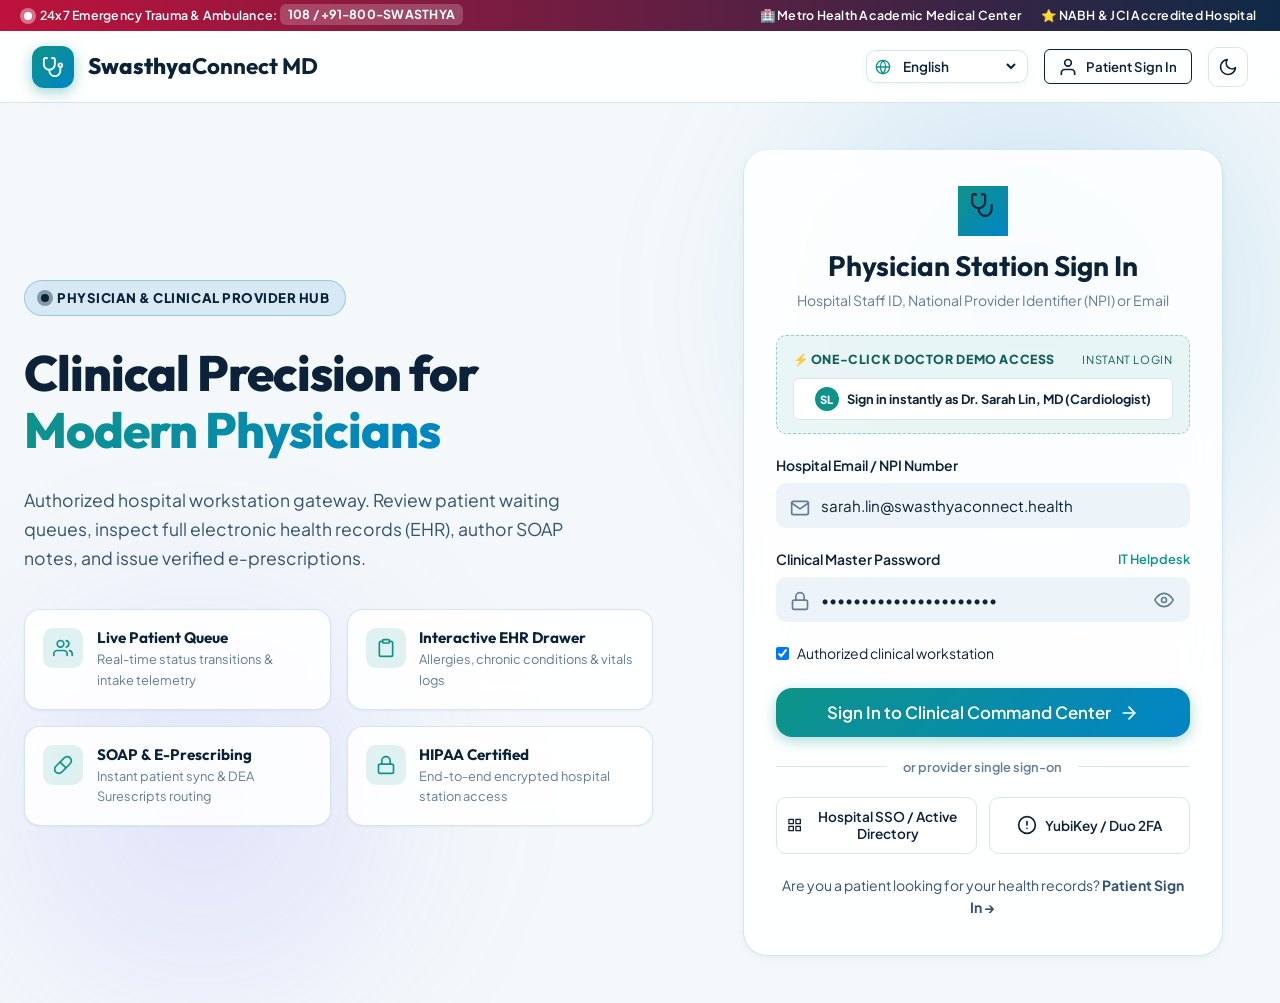
==== commit 9be85911: "Add premium healthcare-themed animations: 2-3s ECG pulse intro splash, live vitals telemetry, card s" ====
--- a/doctor-login.html
+++ b/doctor-login.html
@@ -10,6 +10,7 @@
   <link rel="manifest" href="manifest.json">
   <link rel="stylesheet" href="css/style.css">
   <link rel="stylesheet" href="css/auth.css">
+  <link rel="stylesheet" href="css/animations.css">
 </head>
 <body>
 
@@ -221,6 +222,7 @@
   <script src="js/i18n.js"></script>
   <script src="js/offline-manager.js"></script>
   <script src="js/theme.js"></script>
+  <script src="js/animations.js"></script>
   <script>
     function loginDoctor() {
       const doc = PulseCareStore.getDoctorById('doc-1') || PulseCareStore.getDoctors()[0];
--- a/css/animations.css
+++ b/css/animations.css
@@ -0,0 +1,405 @@
+/* ==========================================================================
+   SwasthyaConnect - Premium Medical & Healthcare Animation Design System
+   Modern + Medical + AI + Professional + Minimal
+   ========================================================================== */
+
+/* --------------------------------------------------------------------------
+   1. 2–3 Second ECG Pulse Intro Loading Screen
+   -------------------------------------------------------------------------- */
+.swasthya-medical-splash {
+  position: fixed;
+  inset: 0;
+  z-index: 100000;
+  background: radial-gradient(circle at 50% 45%, #0d2a45 0%, #06111c 80%);
+  display: flex;
+  align-items: center;
+  justify-content: center;
+  overflow: hidden;
+  transition: opacity 0.45s cubic-bezier(0.4, 0, 0.2, 1), transform 0.45s cubic-bezier(0.4, 0, 0.2, 1);
+  will-change: opacity, transform;
+}
+
+.swasthya-medical-splash.splash-fade-out {
+  opacity: 0;
+  transform: scale(1.04);
+  pointer-events: none;
+}
+
+.splash-inner {
+  position: relative;
+  width: 100%;
+  max-width: 600px;
+  height: 320px;
+  display: flex;
+  flex-direction: column;
+  align-items: center;
+  justify-content: center;
+  padding: 1.5rem;
+}
+
+/* ECG Heartbeat SVG Container */
+.splash-ecg-container {
+  position: absolute;
+  top: 50%;
+  left: 0;
+  right: 0;
+  transform: translateY(-50%);
+  height: 120px;
+  z-index: 1;
+  pointer-events: none;
+}
+
+.splash-ecg-svg {
+  width: 100%;
+  height: 100%;
+  overflow: visible;
+}
+
+.splash-ecg-guide {
+  fill: none;
+  stroke: rgba(13, 148, 136, 0.15);
+  stroke-width: 2;
+}
+
+.splash-ecg-line {
+  fill: none;
+  stroke: #2dd4bf;
+  stroke-width: 3.5;
+  stroke-linecap: round;
+  stroke-linejoin: round;
+  stroke-dasharray: 800;
+  stroke-dashoffset: 800;
+  filter: drop-shadow(0 0 10px rgba(45, 212, 191, 0.85)) drop-shadow(0 0 20px rgba(13, 148, 136, 0.5));
+  animation: ecg-draw 1.8s cubic-bezier(0.4, 0, 0.2, 1) forwards;
+}
+
+@keyframes ecg-draw {
+  0% {
+    stroke-dashoffset: 800;
+    opacity: 0;
+  }
+  20% {
+    opacity: 1;
+  }
+  85% {
+    stroke-dashoffset: 0;
+    opacity: 1;
+  }
+  100% {
+    stroke-dashoffset: 0;
+    opacity: 0.85;
+  }
+}
+
+/* Center Content & Medical AI Glow */
+.splash-center-content {
+  position: relative;
+  z-index: 2;
+  display: flex;
+  flex-direction: column;
+  align-items: center;
+  justify-content: center;
+}
+
+.splash-glow-ring {
+  position: absolute;
+  top: -15px;
+  width: 110px;
+  height: 110px;
+  border-radius: 50%;
+  background: radial-gradient(circle, rgba(13, 148, 136, 0.45) 0%, rgba(20, 184, 166, 0) 70%);
+  filter: blur(8px);
+  transform: scale(0.6);
+  opacity: 0;
+  animation: glow-expand 1.6s ease-out 0.7s forwards;
+}
+
+@keyframes glow-expand {
+  0% { transform: scale(0.4); opacity: 0; }
+  50% { opacity: 0.9; transform: scale(1.3); }
+  100% { transform: scale(1.1); opacity: 0.7; }
+}
+
+.splash-logo-symbol {
+  width: 58px;
+  height: 58px;
+  border-radius: 16px;
+  background: linear-gradient(135deg, #0d9488 0%, #0284c7 100%);
+  display: flex;
+  align-items: center;
+  justify-content: center;
+  position: relative;
+  box-shadow: 0 0 28px rgba(13, 148, 136, 0.6);
+  opacity: 0;
+  transform: scale(0.5);
+  animation: logo-pop 0.7s cubic-bezier(0.34, 1.56, 0.64, 1) 0.8s forwards;
+  margin-bottom: 1.25rem;
+}
+
+@keyframes logo-pop {
+  0% { opacity: 0; transform: scale(0.5) rotate(-10deg); }
+  100% { opacity: 1; transform: scale(1) rotate(0deg); }
+}
+
+.splash-cross-vertical {
+  position: absolute;
+  width: 6px;
+  height: 28px;
+  background: #ffffff;
+  border-radius: 4px;
+}
+
+.splash-cross-horizontal {
+  position: absolute;
+  width: 28px;
+  height: 6px;
+  background: #ffffff;
+  border-radius: 4px;
+}
+
+.splash-pulse-dot {
+  position: absolute;
+  width: 10px;
+  height: 10px;
+  border-radius: 50%;
+  background: #2dd4bf;
+  box-shadow: 0 0 10px #2dd4bf;
+  animation: dot-pulse 1.2s infinite ease-in-out 1.2s;
+}
+
+@keyframes dot-pulse {
+  0%, 100% { transform: scale(1); opacity: 1; }
+  50% { transform: scale(1.6); opacity: 0.7; }
+}
+
+.splash-brand-wrap {
+  text-align: center;
+  opacity: 0;
+  transform: translateY(12px);
+  animation: text-reveal 0.8s cubic-bezier(0.16, 1, 0.3, 1) 1.05s forwards;
+}
+
+@keyframes text-reveal {
+  0% { opacity: 0; transform: translateY(12px); }
+  100% { opacity: 1; transform: translateY(0); }
+}
+
+.splash-brand-title {
+  font-family: var(--font-heading, 'Outfit', sans-serif);
+  font-size: 2.2rem;
+  font-weight: 800;
+  color: #ffffff;
+  margin: 0 0 0.35rem 0;
+  letter-spacing: -0.02em;
+}
+
+.splash-brand-accent {
+  background: linear-gradient(135deg, #2dd4bf 0%, #38bdf8 100%);
+  -webkit-background-clip: text;
+  -webkit-text-fill-color: transparent;
+}
+
+.splash-brand-tagline {
+  font-family: var(--font-sans, sans-serif);
+  font-size: 0.95rem;
+  color: #94a3b8;
+  margin: 0;
+  font-weight: 500;
+  letter-spacing: 0.02em;
+}
+
+.splash-skip-btn {
+  position: absolute;
+  bottom: 12px;
+  right: 18px;
+  background: rgba(255, 255, 255, 0.12);
+  border: 1px solid rgba(255, 255, 255, 0.25);
+  color: #cbd5e1;
+  font-size: 0.75rem;
+  padding: 4px 10px;
+  border-radius: 20px;
+  cursor: pointer;
+  transition: all 0.2s ease;
+  z-index: 10;
+}
+
+.splash-skip-btn:hover {
+  background: rgba(255, 255, 255, 0.25);
+  color: #ffffff;
+}
+
+/* --------------------------------------------------------------------------
+   2. Page & Card Staggered Entrances
+   -------------------------------------------------------------------------- */
+.animate-fade-slide-up {
+  animation: fadeSlideUp 0.65s cubic-bezier(0.16, 1, 0.3, 1) both;
+}
+
+@keyframes fadeSlideUp {
+  0% {
+    opacity: 0;
+    transform: translateY(22px);
+  }
+  100% {
+    opacity: 1;
+    transform: translateY(0);
+  }
+}
+
+.animate-card-stagger {
+  animation: cardStagger 0.55s cubic-bezier(0.16, 1, 0.3, 1) both;
+}
+
+@keyframes cardStagger {
+  0% {
+    opacity: 0;
+    transform: translateY(18px) scale(0.98);
+  }
+  100% {
+    opacity: 1;
+    transform: translateY(0) scale(1);
+  }
+}
+
+.animate-tab-enter {
+  animation: tabEnter 0.35s cubic-bezier(0.16, 1, 0.3, 1) both;
+}
+
+@keyframes tabEnter {
+  0% {
+    opacity: 0;
+    transform: translateY(12px);
+  }
+  100% {
+    opacity: 1;
+    transform: translateY(0);
+  }
+}
+
+/* --------------------------------------------------------------------------
+   3. Live Medical Telemetry & Vitals Heartbeat Pulse
+   -------------------------------------------------------------------------- */
+.animate-vitals-live {
+  position: relative;
+}
+
+.animate-vitals-live::after {
+  content: '';
+  position: absolute;
+  top: 14px;
+  right: 14px;
+  width: 7px;
+  height: 7px;
+  border-radius: 50%;
+  background: var(--hospital-healing-green, #059669);
+  box-shadow: 0 0 8px rgba(5, 150, 105, 0.7);
+  animation: vitals-heartbeat 1.8s infinite ease-in-out;
+}
+
+@keyframes vitals-heartbeat {
+  0%, 100% {
+    transform: scale(1);
+    opacity: 0.8;
+  }
+  15% {
+    transform: scale(1.45);
+    opacity: 1;
+    box-shadow: 0 0 12px rgba(5, 150, 105, 0.9);
+  }
+  30% {
+    transform: scale(1.1);
+    opacity: 0.85;
+  }
+  45% {
+    transform: scale(1.5);
+    opacity: 1;
+    box-shadow: 0 0 14px rgba(5, 150, 105, 1);
+  }
+  60% {
+    transform: scale(1);
+    opacity: 0.8;
+  }
+}
+
+/* Emergency Beacon Pulse */
+.emergency-sos-pulse {
+  animation: sos-beacon 1.5s infinite cubic-bezier(0.4, 0, 0.2, 1);
+}
+
+@keyframes sos-beacon {
+  0%, 100% {
+    box-shadow: 0 0 0 0 rgba(225, 29, 72, 0.5);
+  }
+  50% {
+    box-shadow: 0 0 0 10px rgba(225, 29, 72, 0);
+  }
+}
+
+/* Gentle Floating Healthcare Icons */
+.animate-float-gentle {
+  animation: float-gentle 4s ease-in-out infinite;
+}
+
+@keyframes float-gentle {
+  0%, 100% {
+    transform: translateY(0);
+  }
+  50% {
+    transform: translateY(-5px);
+  }
+}
+
+/* --------------------------------------------------------------------------
+   4. Button Hover, Click & Ripple Micro-Animations
+   -------------------------------------------------------------------------- */
+.btn {
+  position: relative;
+  overflow: hidden;
+  transition: transform 0.18s cubic-bezier(0.34, 1.56, 0.64, 1), box-shadow 0.2s ease, background 0.2s ease;
+}
+
+.btn:hover {
+  transform: translateY(-2px);
+}
+
+.btn:active {
+  transform: translateY(0) scale(0.97);
+}
+
+.btn-ripple-wave {
+  position: absolute;
+  border-radius: 50%;
+  background: rgba(255, 255, 255, 0.35);
+  transform: scale(0);
+  animation: ripple-spread 0.6s linear;
+  pointer-events: none;
+}
+
+@keyframes ripple-spread {
+  to {
+    transform: scale(2.8);
+    opacity: 0;
+  }
+}
+
+/* --------------------------------------------------------------------------
+   5. Accessibility & Reduced Motion Support
+   -------------------------------------------------------------------------- */
+@media (prefers-reduced-motion: reduce) {
+  .swasthya-medical-splash,
+  .splash-ecg-line,
+  .splash-glow-ring,
+  .splash-logo-symbol,
+  .splash-brand-wrap,
+  .animate-fade-slide-up,
+  .animate-card-stagger,
+  .animate-tab-enter,
+  .animate-vitals-live::after,
+  .emergency-sos-pulse,
+  .animate-float-gentle {
+    animation: none !important;
+    transition: none !important;
+    opacity: 1 !important;
+    transform: none !important;
+  }
+}
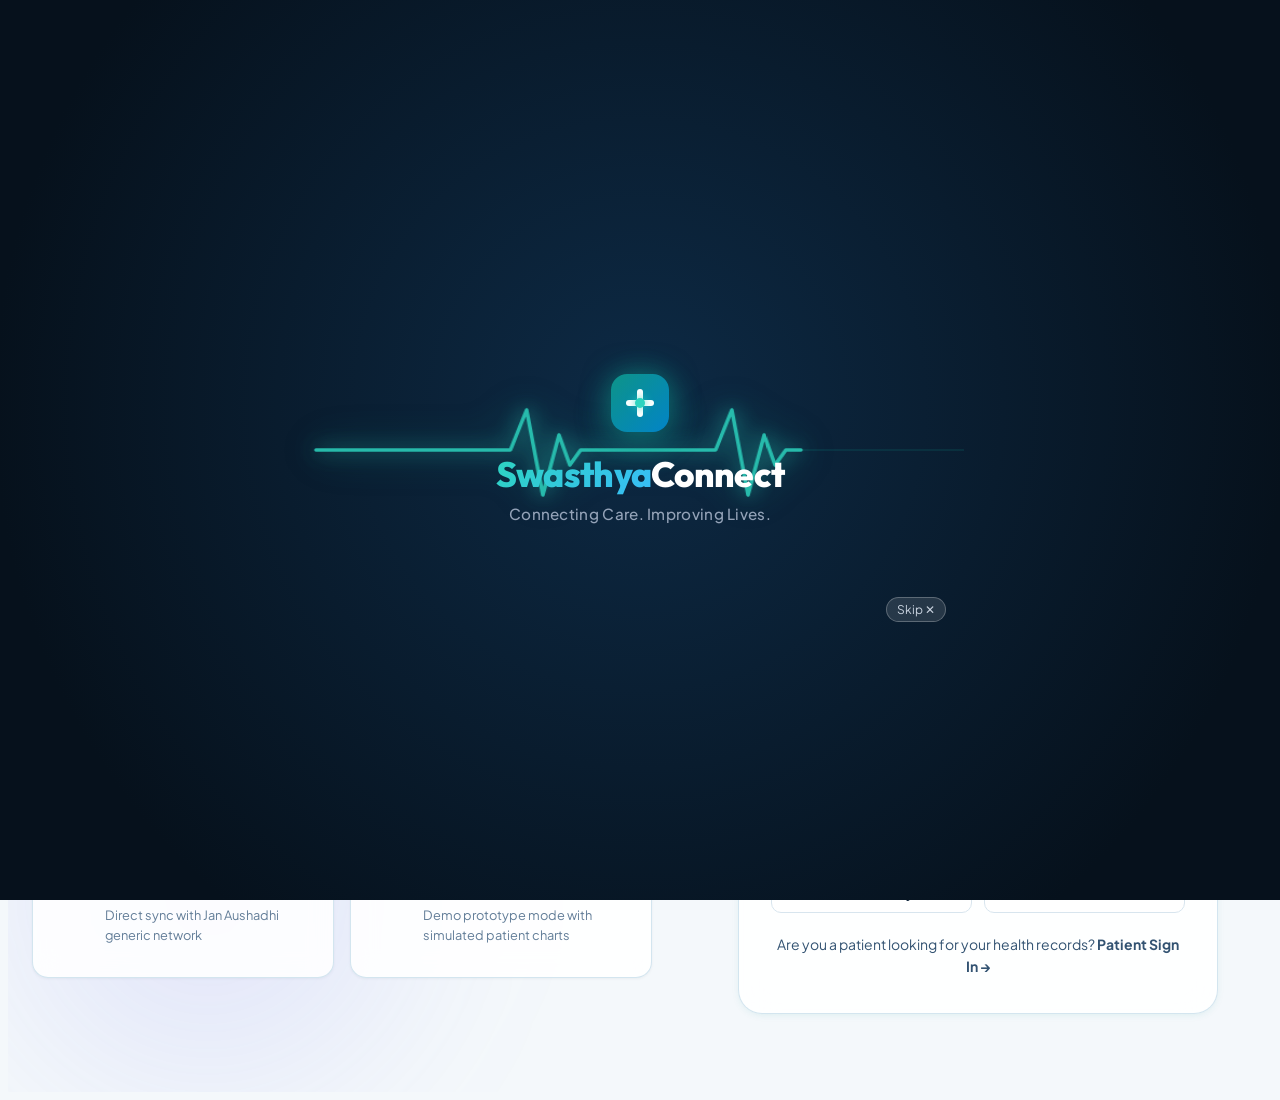
==== commit 1fd2e6ff: "Enhance rural healthcare platform: Add Low Data mode, doctor directory with filters, realistic India" ====
--- a/doctor-login.html
+++ b/doctor-login.html
@@ -14,15 +14,15 @@
 </head>
 <body>
 
-  <!-- Hospital Emergency & Accreditation Top Ticker -->
+  <!-- Hospital Emergency & Mission Top Ticker -->
   <div class="emergency-top-ticker">
     <div class="emergency-ticker-left">
-      <span class="pulse-dot" style="color: #ffffff;"></span>
-      <span>24x7 Emergency Trauma & Ambulance: <strong class="emergency-ticker-phone">108 / +91-800-SWASTHYA</strong></span>
+      <span class="pulse-dot" style="background: #ffffff;"></span>
+      <span>Emergency Services: <strong>108 (Ambulance) / 112 (National Emergency)</strong></span>
     </div>
     <div class="emergency-ticker-right">
-      <span>🏥 Metro Health Academic Medical Center</span>
-      <span>⭐ NABH & JCI Accredited Hospital</span>
+      <span>🏥 SwasthyaConnect</span>
+      <span>Accessible Healthcare for Every Village</span>
     </div>
   </div>
 
@@ -36,6 +36,11 @@
     </a>
 
     <div class="nav-actions">
+      <!-- Low Data Mode Toggle -->
+      <button class="low-data-btn low-data-toggle-btn" aria-pressed="false" title="Toggle Low Data Mode">
+        <span>⚡ Low Data</span>
+      </button>
+
       <!-- Language Switcher (English, Hindi, Telugu) -->
       <div class="lang-switcher-wrap" title="Change Language / भाषा बदलें / భాషను మార్చండి">
         <svg class="icon lang-globe-icon" viewBox="0 0 24 24" style="width:16px; height:16px; margin-right:4px;">
@@ -71,16 +76,16 @@
       <!-- Hero Left -->
       <section class="auth-hero">
         <div class="auth-hero-badge" style="background: rgba(2, 132, 199, 0.12); border-color: rgba(2, 132, 199, 0.3); color: var(--primary-600);">
-          <span class="pulse-dot" style="color: var(--primary-600);"></span>
-          <span>PHYSICIAN & CLINICAL PROVIDER HUB</span>
+          <span class="pulse-dot" style="background: var(--primary-600);"></span>
+          <span>Privacy-focused prototype &bull; Doctor verification required</span>
         </div>
 
         <h1 class="auth-hero-title">
-          Clinical Precision for <span class="gradient-text">Modern Physicians</span>
+          Clinical Tele-Care for <span class="gradient-text">Rural Physicians</span>
         </h1>
 
         <p class="auth-hero-desc">
-          Authorized hospital workstation gateway. Review patient waiting queues, inspect full electronic health records (EHR), author SOAP notes, and issue verified e-prescriptions.
+          Authorized rural telemedicine workstation. Review patient waiting queues, inspect electronic health records (EHR), author consultation notes, and issue verified generic e-prescriptions.
         </p>
 
         <div class="auth-feature-list">
@@ -109,8 +114,8 @@
               <svg class="icon" viewBox="0 0 24 24"><path d="m10.5 20.5 10-10a4.95 4.95 0 1 0-7-7l-10 10a4.95 4.95 0 1 0 7 7Z"/><path d="m8.5 8.5 7 7"/></svg>
             </div>
             <div class="auth-feature-text">
-              <h4>SOAP & E-Prescribing</h4>
-              <p>Instant patient sync & DEA Surescripts routing</p>
+              <h4>Generic E-Prescribing</h4>
+              <p>Direct sync with Jan Aushadhi generic network</p>
             </div>
           </div>
 
@@ -119,8 +124,8 @@
               <svg class="icon" viewBox="0 0 24 24"><rect x="3" y="11" width="18" height="11" rx="2" ry="2"/><path d="M7 11V7a5 5 0 0 1 10 0v4"/></svg>
             </div>
             <div class="auth-feature-text">
-              <h4>HIPAA Certified</h4>
-              <p>End-to-end encrypted hospital station access</p>
+              <h4>Privacy Protected</h4>
+              <p>Demo prototype mode with simulated patient charts</p>
             </div>
           </div>
         </div>
@@ -165,7 +170,7 @@
             <div class="form-group">
               <div class="form-label">
                 <label for="doc-password-input">Clinical Master Password</label>
-                <a href="#" style="font-size:0.8rem;" onclick="event.preventDefault(); PulseCareUI.showToast('IT Helpdesk', 'Contact Metro Health IT at ext. 4400 for credentials reset.', 'info');">IT Helpdesk</a>
+                <a href="#" style="font-size:0.8rem;" onclick="event.preventDefault(); PulseCareUI.showToast('IT Helpdesk', 'Demo mode: Click quick access above or enter demo password.', 'info');">IT Helpdesk</a>
               </div>
               <div class="input-with-icon">
                 <span class="input-icon-left">
--- a/css/style.css
+++ b/css/style.css
@@ -92,12 +92,40 @@
   --shadow-sm: 0 4px 12px -2px rgba(0, 0, 0, 0.5);
   --shadow-md: 0 10px 30px -4px rgba(0, 0, 0, 0.6);
   --shadow-lg: 0 20px 40px -8px rgba(0, 0, 0, 0.7);
-  --shadow-glow: 0 0 30px rgba(13, 148, 136, 0.35);
+/* Rural Low Data Mode (Optimized for low-bandwidth connections) */
+.low-data-mode *,
+.low-data-mode *::before,
+.low-data-mode *::after {
+  animation-duration: 0.001ms !important;
+  animation-iteration-count: 1 !important;
+  transition-duration: 0.001ms !important;
+  box-shadow: none !important;
+  text-shadow: none !important;
+  backdrop-filter: none !important;
+  -webkit-backdrop-filter: none !important;
+}
+
+.low-data-mode {
+  --primary-gradient: #0d9488 !important;
+  --primary-gradient-hover: #0f766e !important;
+  --accent-emerald-gradient: #059669 !important;
+  --hospital-red-gradient: #e11d48 !important;
+  --emergency-gradient: #dc2626 !important;
+}
+
+.low-data-mode .ambient-glow-1,
+.low-data-mode .ambient-glow-2,
+.low-data-mode .ambient-blob,
+.low-data-mode .glow-orb {
+  display: none !important;
 }
 
 /* Base Reset */
 *, *::before, *::after {
   box-sizing: border-box;
+  margin: 0;
+  padding: 0;
+}
   margin: 0;
   padding: 0;
 }
